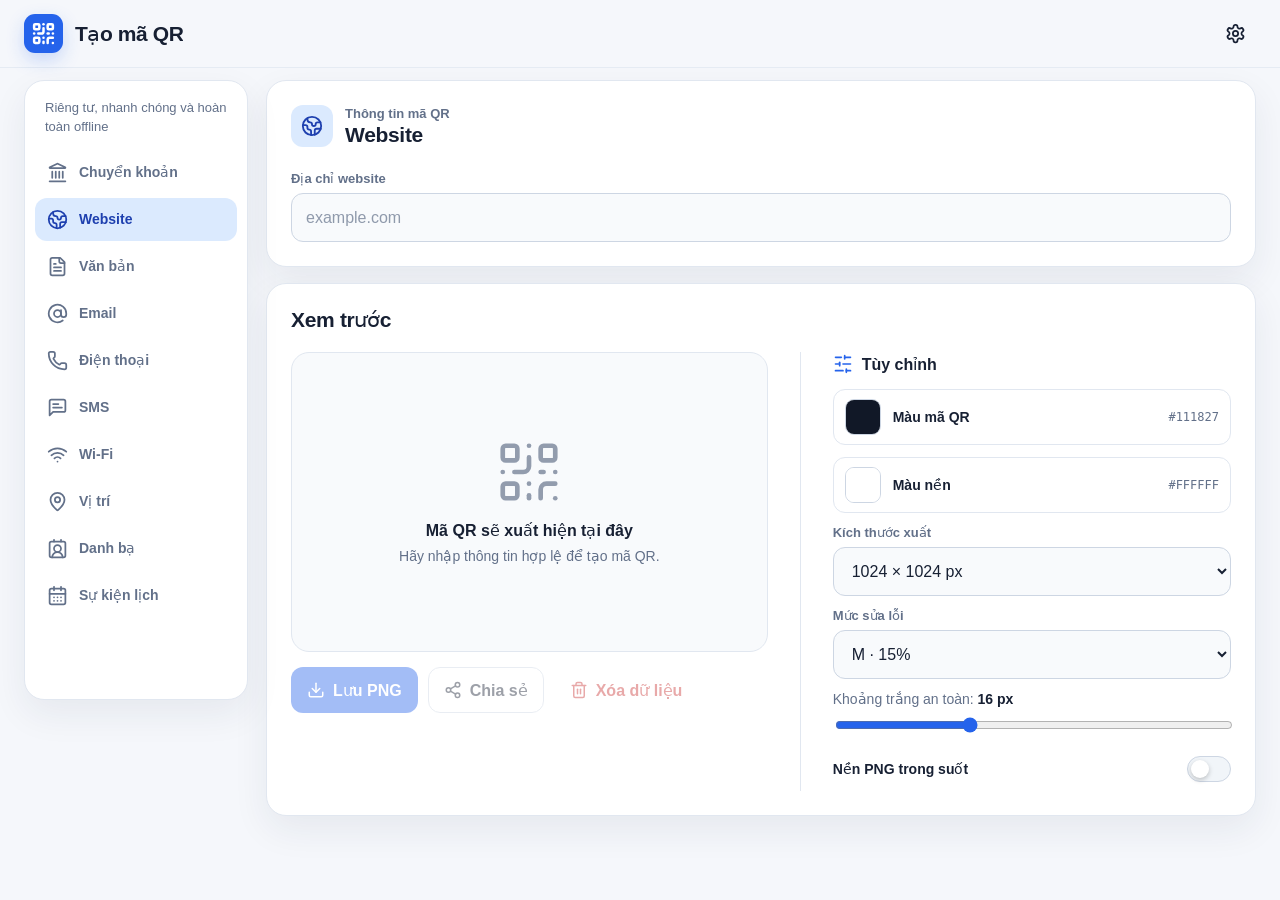
==== index.html @ 1be1132f "update tieng viet, R ngan hang" ====
<!doctype html>
<html lang="vi">
  <head>
    <meta charset="UTF-8" />
    <meta name="viewport" content="width=device-width, initial-scale=1.0, viewport-fit=cover" />
    <meta name="theme-color" content="#2563eb" />
    <link rel="icon" type="image/svg+xml" href="./favicon.svg?v=1" />
    <meta
      name="description"
      content="Tạo mã QR riêng tư, miễn phí và xử lý hoàn toàn trên thiết bị."
    />
    <title>Tạo mã QR</title>
    <script type="module" crossorigin src="./assets/index-BEkNq-K3.js"></script>
    <link rel="stylesheet" crossorigin href="./assets/index-cGs0vXji.css">
  </head>
  <body>
    <div id="root"></div>
  </body>
</html>
---- assets/index-cGs0vXji.css ----
:root{color-scheme:light;font-family:Inter,ui-sans-serif,-apple-system,BlinkMacSystemFont,Segoe UI,sans-serif;font-synthesis:none;text-rendering:optimizeLegibility;--primary: #2563eb;--primary-hover: #1d4ed8;--primary-soft: #dbeafe;--primary-soft-text: #1e40af;--background: #f5f7fb;--surface: #ffffff;--surface-muted: #f8fafc;--surface-low: #f1f5f9;--text: #172033;--text-muted: #627089;--border: #e1e7f0;--border-strong: #cdd6e3;--danger: #c93434;--danger-soft: #fee2e2;--warning: #8a4b09;--warning-soft: #fff1c9;--shadow: 0 14px 36px rgb(31 47 70 / 7%);--focus: 0 0 0 3px rgb(37 99 235 / 20%)}:root[data-theme=dark]{color-scheme:dark;--primary: #78a6ff;--primary-hover: #9abaff;--primary-soft: #172c53;--primary-soft-text: #bdd3ff;--background: #0b1220;--surface: #111a2c;--surface-muted: #0d1627;--surface-low: #182338;--text: #e6edf8;--text-muted: #a5b1c5;--border: #27334a;--border-strong: #394862;--danger: #ff8e8e;--danger-soft: #4a2028;--warning: #ffd38c;--warning-soft: #3d301d;--shadow: 0 18px 45px rgb(0 0 0 / 20%);--focus: 0 0 0 3px rgb(120 166 255 / 22%)}*{box-sizing:border-box}html{min-width:320px;background:var(--background)}body{min-width:320px;min-height:100vh;margin:0;background:var(--background);color:var(--text)}button,input,select,textarea{font:inherit}button{color:inherit}button,select,input[type=color],input[type=range],input[type=checkbox]{cursor:pointer}button:focus-visible,input:focus-visible,select:focus-visible,textarea:focus-visible{outline:none;box-shadow:var(--focus)}.app-shell{min-height:100vh}.top-bar{position:sticky;z-index:20;top:0;display:flex;min-height:calc(68px + env(safe-area-inset-top));align-items:center;justify-content:space-between;padding:env(safe-area-inset-top) max(24px,env(safe-area-inset-right)) 0 max(24px,env(safe-area-inset-left));border-bottom:1px solid color-mix(in srgb,var(--border) 75%,transparent);background:color-mix(in srgb,var(--background) 92%,transparent);backdrop-filter:blur(18px);-webkit-backdrop-filter:blur(18px)}.brand{display:flex;min-width:0;align-items:center;gap:12px}.brand__mark{display:grid;width:39px;height:39px;flex:0 0 auto;place-items:center;border-radius:11px;background:var(--primary);color:#fff;box-shadow:0 7px 18px #2563eb38}:root[data-theme=dark] .brand__mark{color:#071225}.brand h1{overflow:hidden;margin:0;font-size:21px;font-weight:800;letter-spacing:-.02em;text-overflow:ellipsis;white-space:nowrap}.icon-button{display:inline-grid;width:42px;height:42px;padding:0;place-items:center;border:0;border-radius:11px;background:transparent}.icon-button:hover{background:var(--surface-low)}.app-layout{display:grid;max-width:1520px;min-height:calc(100vh - 68px);margin:0 auto;grid-template-columns:224px minmax(0,1fr);gap:18px;padding:12px 24px 24px}.card{border:1px solid var(--border);border-radius:20px;background:var(--surface);box-shadow:var(--shadow)}.type-navigation{position:sticky;top:calc(80px + env(safe-area-inset-top));align-self:start;min-height:min(620px,calc(100vh - 104px - env(safe-area-inset-top)));padding:10px}.type-navigation__tagline{margin:8px 10px 14px;color:var(--text-muted);font-size:13px;line-height:1.45}.type-navigation nav{display:grid;gap:4px}.type-navigation__item{display:flex;width:100%;align-items:center;gap:11px;padding:11px 12px;border:0;border-radius:12px;background:transparent;color:var(--text-muted);font-size:14px;font-weight:600;text-align:left}.type-navigation__item:hover{background:var(--surface-low);color:var(--text)}.type-navigation__item.is-selected{background:var(--primary-soft);color:var(--primary-soft-text)}.app-content{display:grid;min-width:0;align-content:start;gap:16px}.field.mobile-type-select{display:none}.form-card,.preview-card{padding:24px}.card-heading{display:flex;align-items:center;gap:12px}.card-heading__icon{display:grid;width:42px;height:42px;flex:0 0 auto;place-items:center;border-radius:12px;background:var(--primary-soft);color:var(--primary-soft-text)}.card-heading__eyebrow{display:block;margin-bottom:2px;color:var(--text-muted);font-size:13px;font-weight:650}.card-heading h2,.preview-card h2{margin:0;font-size:21px;letter-spacing:-.015em}.form-card__fields{margin-top:24px}.field-stack{display:grid;gap:16px}.field-pair{display:grid;grid-template-columns:repeat(2,minmax(0,1fr));gap:16px}.field{display:grid;min-width:0;gap:7px}.field__label{color:var(--text-muted);font-size:13px;font-weight:650}.field input:not([type=color],[type=range],[type=checkbox]),.field select,.field textarea,.mobile-type-select select{width:100%;min-height:49px;padding:12px 14px;border:1px solid var(--border-strong);border-radius:12px;outline:0;background:var(--surface-muted);color:var(--text);transition:border-color .12s ease,box-shadow .12s ease}.field textarea{min-height:92px;resize:vertical;line-height:1.5}.field input::placeholder,.field textarea::placeholder{color:color-mix(in srgb,var(--text-muted) 70%,transparent)}.field input:hover,.field select:hover,.field textarea:hover{border-color:color-mix(in srgb,var(--primary) 45%,var(--border-strong))}.field input:focus,.field select:focus,.field textarea:focus{border-color:var(--primary)}.field__control{position:relative;display:flex;min-width:0}.field__control>input,.field__control>textarea{padding-right:48px!important}.field__suffix{position:absolute;top:50%;right:5px;display:grid;transform:translateY(-50%)}.field__icon-button{display:grid;width:38px;height:38px;padding:0;place-items:center;border:0;border-radius:9px;background:transparent;color:var(--text-muted)}.field__icon-button:hover{background:var(--surface-low)}.field__control--unit{align-items:center}.field__control--unit>input{padding-right:78px!important}.field__control--unit>span{position:absolute;right:14px;color:var(--text-muted);font-size:13px}.field--error input,.field--error select,.field--error textarea{border-color:var(--danger)!important}.field__error{color:var(--danger);font-size:12px;line-height:1.35}.character-count{display:block;margin-top:7px;color:var(--text-muted);font-size:12px;text-align:right}.form-note{display:flex;align-items:flex-start;gap:10px;padding:12px 14px;border:1px solid color-mix(in srgb,var(--primary) 25%,var(--border));border-radius:12px;background:var(--primary-soft);color:var(--primary-soft-text);font-size:12px;line-height:1.5}.form-note>svg{flex:0 0 auto;margin-top:1px}.form-note>span,.form-note strong{display:block}.form-note strong{margin-bottom:2px;font-size:13px}.switch-field{position:relative;display:flex;min-height:44px;align-items:center;justify-content:space-between;gap:14px;color:var(--text);font-size:14px;font-weight:600}.switch-field input{position:absolute;right:0;width:44px;height:26px;margin:0;opacity:0}.switch-field__track{position:relative;width:44px;height:26px;flex:0 0 auto;border:1px solid var(--border-strong);border-radius:99px;background:var(--surface-low);transition:background .15s ease}.switch-field__thumb{position:absolute;top:3px;left:3px;width:18px;height:18px;border-radius:50%;background:#fff;box-shadow:0 2px 5px #00000038;transition:transform .15s ease}.switch-field input:checked+.switch-field__track{border-color:var(--primary);background:var(--primary)}.switch-field input:checked+.switch-field__track .switch-field__thumb{transform:translate(18px)}.switch-field input:focus-visible+.switch-field__track{box-shadow:var(--focus)}.preview-card>h2{margin-bottom:20px}.preview-card__layout{display:grid;gap:24px}.preview-column,.customize-column{display:grid;min-width:0;align-content:start;gap:12px}.qr-stage{display:grid;min-height:300px;place-items:center;padding:12px;overflow:hidden;border:1px solid var(--border);border-radius:18px;background:var(--surface-muted)}.qr-stage--transparent{background-color:var(--surface-muted);background-image:linear-gradient(45deg,var(--surface-low) 25%,transparent 25%),linear-gradient(-45deg,var(--surface-low) 25%,transparent 25%),linear-gradient(45deg,transparent 75%,var(--surface-low) 75%),linear-gradient(-45deg,transparent 75%,var(--surface-low) 75%);background-position:0 0,0 8px,8px -8px,-8px 0;background-size:16px 16px}.qr-canvas{display:block;width:min(100%,300px);height:auto;border-radius:2px}.qr-empty{display:grid;max-width:360px;place-items:center;color:var(--text-muted);text-align:center}.qr-empty svg{margin-bottom:14px;opacity:.68}.qr-empty strong{color:var(--text);font-size:16px}.qr-empty p{margin:6px 0 0;font-size:14px;line-height:1.5}.qr-stage__error{max-width:320px;color:var(--danger);font-weight:650;text-align:center}.warning-banner{display:flex;align-items:flex-start;gap:10px;padding:11px 12px;border-radius:12px;background:var(--warning-soft);color:var(--warning);font-size:13px;line-height:1.45}.warning-banner svg{flex:0 0 auto}.encoded-data{display:flex;min-width:0;align-items:flex-start;justify-content:space-between;gap:8px;padding:11px 7px 11px 14px;border:1px solid var(--border);border-radius:14px;background:var(--surface-muted)}.encoded-data>span{min-width:0}.encoded-data__label{display:block;margin-bottom:5px;color:var(--text-muted);font-size:11px;font-weight:700;letter-spacing:.04em;text-transform:uppercase}.encoded-data code{display:block;max-height:90px;overflow:auto;color:var(--text);font-size:12px;line-height:1.45;overflow-wrap:anywhere;white-space:pre-wrap}.preview-actions{display:flex;flex-wrap:wrap;gap:10px;margin-top:3px}.button{display:inline-flex;min-height:46px;align-items:center;justify-content:center;gap:8px;padding:10px 15px;border:1px solid transparent;border-radius:12px;font-weight:700}.button:disabled{cursor:not-allowed;opacity:.42}.button--primary{background:var(--primary);color:#fff}:root[data-theme=dark] .button--primary{color:#071225}.button--primary:not(:disabled):hover{background:var(--primary-hover)}.button--secondary{border-color:var(--border-strong);background:var(--surface)}.button--secondary:not(:disabled):hover,.button--ghost:not(:disabled):hover{background:var(--surface-low)}.button--ghost{background:transparent}.button--danger{color:var(--danger)}.button--destructive{background:var(--danger);color:#fff}.customize-column{padding-top:7px;border-top:1px solid var(--border)}.customize-column h3{display:flex;align-items:center;gap:9px;margin:2px 0 3px;font-size:16px}.customize-column h3 svg{color:var(--primary)}.color-field{display:flex;min-height:55px;align-items:center;gap:12px;padding:9px 11px;border:1px solid var(--border);border-radius:12px}.color-field:hover{border-color:var(--border-strong)}.color-field input{width:36px;height:36px;padding:0;overflow:hidden;border:1px solid var(--border-strong);border-radius:9px;background:transparent}.color-field input::-webkit-color-swatch-wrapper{padding:0}.color-field input::-webkit-color-swatch{border:0}.color-field span{flex:1;font-size:14px;font-weight:600}.color-field code{color:var(--text-muted);font-size:12px}.range-field{display:grid;gap:8px;font-size:14px}.range-field>span{color:var(--text-muted)}.range-field strong{color:var(--text)}.range-field input{width:100%;accent-color:var(--primary)}.dialog-backdrop{position:fixed;z-index:100;top:0;right:0;bottom:0;left:0;display:grid;align-items:center;justify-items:center;padding:max(20px,env(safe-area-inset-top)) max(16px,env(safe-area-inset-right)) max(20px,env(safe-area-inset-bottom)) max(16px,env(safe-area-inset-left));background:#060d1994;backdrop-filter:blur(6px);-webkit-backdrop-filter:blur(6px)}.dialog{width:min(100%,500px);max-height:90vh;overflow:auto;border:1px solid var(--border);border-radius:20px;background:var(--surface);box-shadow:0 24px 70px #00000047}.dialog--compact{width:min(100%,430px)}.dialog__header{display:flex;align-items:center;justify-content:space-between;gap:12px;padding:20px 20px 10px 24px}.dialog__title-wrap{display:flex;align-items:center;gap:11px}.dialog__icon{display:grid;width:42px;height:42px;place-items:center;border-radius:12px;background:var(--primary-soft);color:var(--primary-soft-text)}.dialog h2{margin:0;font-size:20px}.dialog__body{padding:14px 24px 24px;color:var(--text-muted);line-height:1.55}.dialog__body>p{margin:0}.dialog__footer{display:flex;justify-content:flex-end;gap:10px;padding:14px 24px 20px;border-top:1px solid var(--border)}.settings-fields{display:grid;gap:20px}.privacy-row{display:grid;width:100%;align-items:center;gap:12px;padding:12px 8px;border:0;border-radius:12px;grid-template-columns:auto minmax(0,1fr) auto;background:transparent;text-align:left}.privacy-row:hover{background:var(--surface-low)}.privacy-row__icon{display:grid;width:40px;height:40px;place-items:center;border-radius:11px;background:var(--primary-soft);color:var(--primary-soft-text)}.privacy-row strong,.privacy-row small{display:block}.privacy-row strong{color:var(--text);font-size:14px}.privacy-row small{margin-top:3px;color:var(--text-muted);font-size:12px}.privacy-message{color:var(--text-muted)}.toast{position:fixed;z-index:200;right:max(22px,env(safe-area-inset-right));bottom:max(22px,env(safe-area-inset-bottom));max-width:min(420px,calc(100vw - 32px));padding:13px 16px;border:1px solid var(--border);border-radius:12px;background:var(--text);color:var(--surface);box-shadow:0 16px 38px #0000003d;font-size:14px;font-weight:650}.toast--error{border-color:color-mix(in srgb,var(--danger) 60%,transparent);background:var(--danger);color:#fff}@media(min-width:1180px){.preview-card__layout{grid-template-columns:minmax(360px,1.05fr) minmax(300px,.95fr);gap:32px}.customize-column{padding:0 0 0 32px;border-top:0;border-left:1px solid var(--border)}}@media(max-width:1000px)and (min-width:760px){.app-layout{grid-template-columns:190px minmax(0,1fr);gap:12px;padding-right:14px;padding-left:14px}}@media(max-width:759px){.top-bar{min-height:calc(62px + env(safe-area-inset-top));padding-right:max(16px,env(safe-area-inset-right));padding-left:max(16px,env(safe-area-inset-left))}.brand h1{font-size:19px}.brand__mark{width:36px;height:36px}.app-layout{display:block;min-height:0;padding:8px max(16px,env(safe-area-inset-right)) max(24px,env(safe-area-inset-bottom)) max(16px,env(safe-area-inset-left))}.type-navigation{display:none}.app-content{gap:14px}.field.mobile-type-select{display:grid}.mobile-type-select__control{position:relative;display:flex;align-items:center}.mobile-type-select__control>svg{display:none}.mobile-type-select select{padding-left:14px;border:1px solid var(--border-strong);background:var(--surface);color:var(--text);font-weight:650}.form-card,.preview-card{padding:19px;border-radius:18px}.form-card__fields{margin-top:20px}.field-pair{grid-template-columns:1fr}.qr-stage{min-height:min(300px,calc(100vw - 72px))}.preview-actions{display:grid;grid-template-columns:repeat(2,minmax(0,1fr))}.preview-actions .button--danger{grid-column:1 / -1}.toast{right:16px;bottom:max(16px,env(safe-area-inset-bottom));left:16px;max-width:none;text-align:center}}@media(max-width:390px){.form-card,.preview-card{padding:16px}.preview-actions{grid-template-columns:1fr}.preview-actions .button--danger{grid-column:auto}.color-field code{display:none}}@media(max-height:700px)and (min-width:760px){.qr-stage{min-height:220px}.qr-canvas{width:min(100%,220px)}}@media(prefers-reduced-motion:reduce){*,*:before,*:after{scroll-behavior:auto!important;transition-duration:.01ms!important;animation-duration:.01ms!important;animation-iteration-count:1!important}}
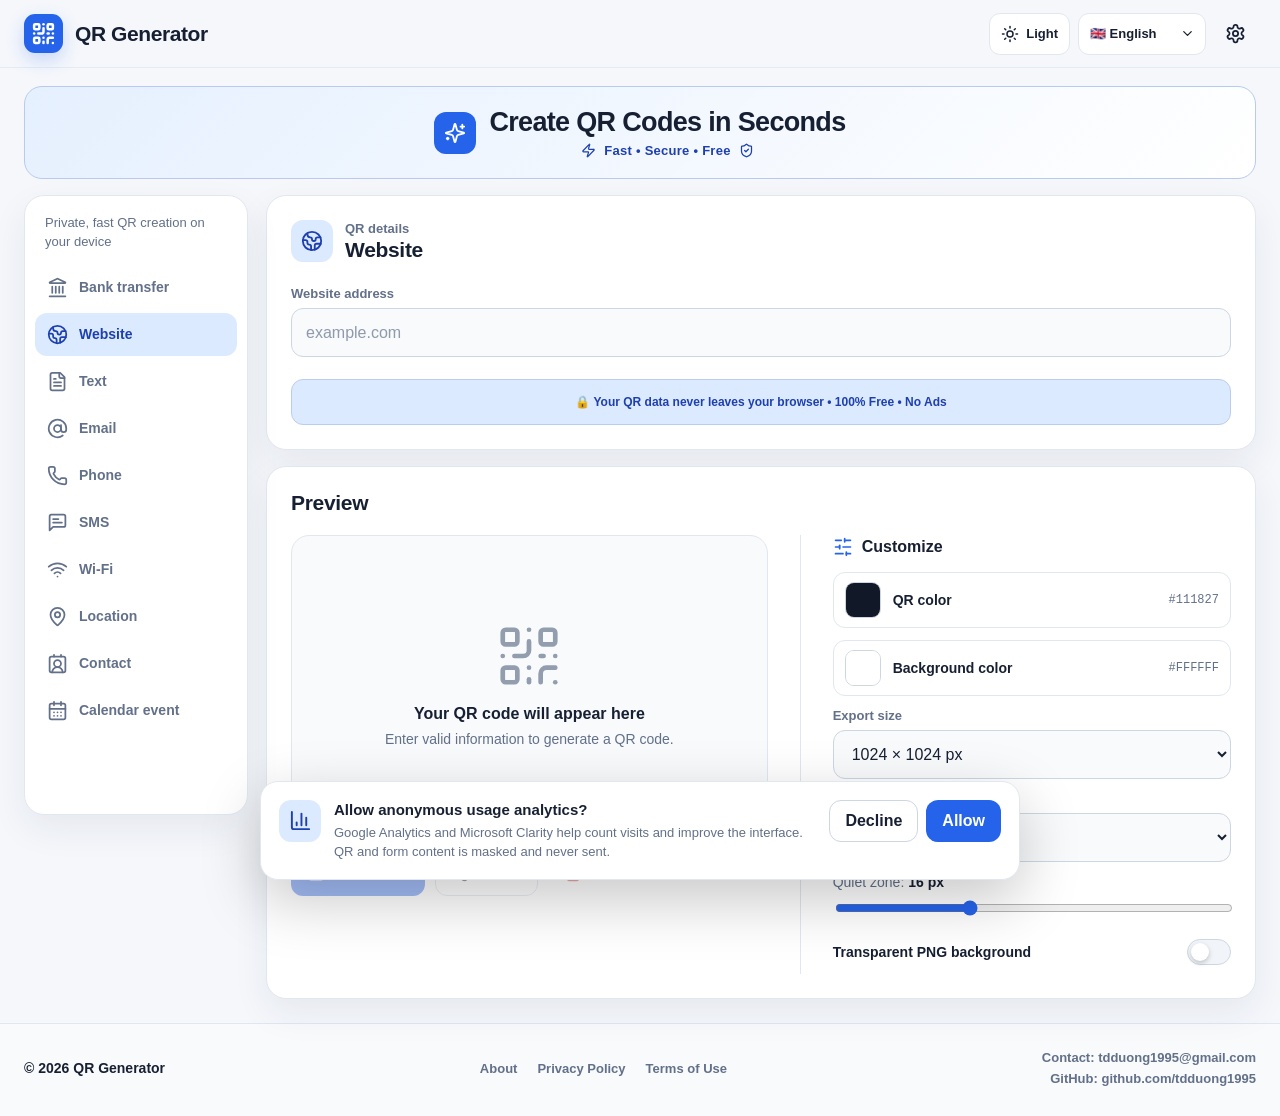
==== commit 8142f921: "update about, privacy, terrms" ====
--- a/index.html
+++ b/index.html
@@ -10,8 +10,8 @@
       content="Tạo mã QR riêng tư, miễn phí và xử lý hoàn toàn trên thiết bị."
     />
     <title>Tạo mã QR</title>
-    <script type="module" crossorigin src="./assets/index-BEkNq-K3.js"></script>
-    <link rel="stylesheet" crossorigin href="./assets/index-cGs0vXji.css">
+    <script type="module" crossorigin src="./assets/index-DMwIIj3j.js"></script>
+    <link rel="stylesheet" crossorigin href="./assets/index-DyiMoGvB.css">
   </head>
   <body>
     <div id="root"></div>
--- a/assets/index-DyiMoGvB.css
+++ b/assets/index-DyiMoGvB.css
@@ -0,0 +1 @@
+:root{color-scheme:light;font-family:Inter,ui-sans-serif,-apple-system,BlinkMacSystemFont,Segoe UI,sans-serif;font-synthesis:none;text-rendering:optimizeLegibility;--primary: #2563eb;--primary-hover: #1d4ed8;--primary-soft: #dbeafe;--primary-soft-text: #1e40af;--background: #f5f7fb;--surface: #ffffff;--surface-muted: #f8fafc;--surface-low: #f1f5f9;--text: #172033;--text-muted: #627089;--border: #e1e7f0;--border-strong: #cdd6e3;--danger: #c93434;--danger-soft: #fee2e2;--warning: #8a4b09;--warning-soft: #fff1c9;--shadow: 0 14px 36px rgb(31 47 70 / 7%);--focus: 0 0 0 3px rgb(37 99 235 / 20%)}:root[data-theme=dark]{color-scheme:dark;--primary: #78a6ff;--primary-hover: #9abaff;--primary-soft: #172c53;--primary-soft-text: #bdd3ff;--background: #0b1220;--surface: #111a2c;--surface-muted: #0d1627;--surface-low: #182338;--text: #e6edf8;--text-muted: #a5b1c5;--border: #27334a;--border-strong: #394862;--danger: #ff8e8e;--danger-soft: #4a2028;--warning: #ffd38c;--warning-soft: #3d301d;--shadow: 0 18px 45px rgb(0 0 0 / 20%);--focus: 0 0 0 3px rgb(120 166 255 / 22%)}*{box-sizing:border-box}html{min-width:320px;background:var(--background)}body{min-width:320px;min-height:100vh;margin:0;background:var(--background);color:var(--text)}button,input,select,textarea{font:inherit}button{color:inherit}button,select,input[type=color],input[type=range],input[type=checkbox]{cursor:pointer}button:focus-visible,input:focus-visible,select:focus-visible,textarea:focus-visible{outline:none;box-shadow:var(--focus)}.app-shell{min-height:100vh}.top-bar{position:sticky;z-index:20;top:0;display:flex;min-height:calc(68px + env(safe-area-inset-top));align-items:center;justify-content:space-between;padding:env(safe-area-inset-top) max(24px,env(safe-area-inset-right)) 0 max(24px,env(safe-area-inset-left));border-bottom:1px solid color-mix(in srgb,var(--border) 75%,transparent);background:color-mix(in srgb,var(--background) 92%,transparent);backdrop-filter:blur(18px);-webkit-backdrop-filter:blur(18px)}.brand{display:flex;min-width:0;align-items:center;gap:12px;color:var(--text);text-decoration:none}.brand__mark{display:grid;width:39px;height:39px;flex:0 0 auto;place-items:center;border-radius:11px;background:var(--primary);color:#fff;box-shadow:0 7px 18px #2563eb38}:root[data-theme=dark] .brand__mark{color:#071225}.brand h1{overflow:hidden;margin:0;font-size:21px;font-weight:800;letter-spacing:-.02em;text-overflow:ellipsis;white-space:nowrap}.icon-button{display:inline-grid;width:42px;height:42px;padding:0;place-items:center;border:0;border-radius:11px;background:transparent}.icon-button:hover{background:var(--surface-low)}.top-bar__controls{display:flex;min-width:0;align-items:center;gap:8px}.top-bar__theme,.top-bar__language{min-height:42px;border:1px solid var(--border);border-radius:11px;background:var(--surface);color:var(--text)}.top-bar__theme{display:inline-flex;align-items:center;gap:7px;padding:0 11px;font-size:13px;font-weight:700}.top-bar__theme:hover,.top-bar__language:hover{border-color:var(--border-strong);background:var(--surface-low)}.top-bar__language{position:relative;display:flex;align-items:center}.top-bar__language select{min-height:40px;padding:0 32px 0 11px;border:0;outline:0;-webkit-appearance:none;-moz-appearance:none;appearance:none;background:transparent;color:var(--text);font-size:13px;font-weight:700}.top-bar__language>svg{position:absolute;right:10px;pointer-events:none}.visually-hidden{position:absolute!important;width:1px!important;height:1px!important;padding:0!important;overflow:hidden!important;clip:rect(0,0,0,0)!important;border:0!important;margin:-1px!important;white-space:nowrap!important}.marketing-hero{display:flex;width:min(1472px,calc(100% - 48px));max-width:1472px;align-items:center;justify-content:center;gap:13px;margin:18px auto 4px;padding:20px 24px;border:1px solid color-mix(in srgb,var(--primary) 22%,var(--border));border-radius:18px;background:linear-gradient(135deg,color-mix(in srgb,var(--primary-soft) 72%,var(--surface)),var(--surface));text-align:center}.marketing-hero__icon{display:grid;width:42px;height:42px;flex:0 0 auto;place-items:center;border-radius:12px;background:var(--primary);color:#fff}:root[data-theme=dark] .marketing-hero__icon{color:#071225}.marketing-hero h2{margin:0;font-size:clamp(19px,2.2vw,27px);letter-spacing:-.025em}.marketing-hero p{display:flex;align-items:center;justify-content:center;gap:8px;margin:5px 0 0;color:var(--primary-soft-text);font-size:13px;font-weight:750;letter-spacing:.02em}.app-layout{display:grid;max-width:1520px;min-height:calc(100vh - 68px);margin:0 auto;grid-template-columns:224px minmax(0,1fr);gap:18px;padding:12px 24px 24px}.card{border:1px solid var(--border);border-radius:20px;background:var(--surface);box-shadow:var(--shadow)}.type-navigation{position:sticky;top:calc(80px + env(safe-area-inset-top));align-self:start;min-height:min(620px,calc(100vh - 104px - env(safe-area-inset-top)));padding:10px}.type-navigation__tagline{margin:8px 10px 14px;color:var(--text-muted);font-size:13px;line-height:1.45}.type-navigation nav{display:grid;gap:4px}.type-navigation__item{display:flex;width:100%;align-items:center;gap:11px;padding:11px 12px;border:0;border-radius:12px;background:transparent;color:var(--text-muted);font-size:14px;font-weight:600;text-align:left}.type-navigation__item:hover{background:var(--surface-low);color:var(--text)}.type-navigation__item.is-selected{background:var(--primary-soft);color:var(--primary-soft-text)}.app-content{display:grid;min-width:0;align-content:start;gap:16px}.field.mobile-type-select{display:none}.form-card,.preview-card{padding:24px}.card-heading{display:flex;align-items:center;gap:12px}.card-heading__icon{display:grid;width:42px;height:42px;flex:0 0 auto;place-items:center;border-radius:12px;background:var(--primary-soft);color:var(--primary-soft-text)}.card-heading__eyebrow{display:block;margin-bottom:2px;color:var(--text-muted);font-size:13px;font-weight:650}.card-heading h2,.preview-card h2{margin:0;font-size:21px;letter-spacing:-.015em}.form-card__fields{margin-top:24px}.form-card__trust{margin:22px 0 0;padding:13px 15px;border:1px solid color-mix(in srgb,var(--primary) 20%,var(--border));border-radius:12px;background:var(--primary-soft);color:var(--primary-soft-text);font-size:12px;font-weight:650;line-height:1.5;text-align:center}.field-stack{display:grid;gap:16px}.field-pair{display:grid;grid-template-columns:repeat(2,minmax(0,1fr));gap:16px}.field{display:grid;min-width:0;gap:7px}.field__label{color:var(--text-muted);font-size:13px;font-weight:650}.field input:not([type=color],[type=range],[type=checkbox]),.field select,.field textarea,.mobile-type-select select{width:100%;min-height:49px;padding:12px 14px;border:1px solid var(--border-strong);border-radius:12px;outline:0;background:var(--surface-muted);color:var(--text);transition:border-color .12s ease,box-shadow .12s ease}.field textarea{min-height:92px;resize:vertical;line-height:1.5}.field input::placeholder,.field textarea::placeholder{color:color-mix(in srgb,var(--text-muted) 70%,transparent)}.field input:hover,.field select:hover,.field textarea:hover{border-color:color-mix(in srgb,var(--primary) 45%,var(--border-strong))}.field input:focus,.field select:focus,.field textarea:focus{border-color:var(--primary)}.field__control{position:relative;display:flex;min-width:0}.field__control>input,.field__control>textarea{padding-right:48px!important}.field__suffix{position:absolute;top:50%;right:5px;display:grid;transform:translateY(-50%)}.field__icon-button{display:grid;width:38px;height:38px;padding:0;place-items:center;border:0;border-radius:9px;background:transparent;color:var(--text-muted)}.field__icon-button:hover{background:var(--surface-low)}.field__control--unit{align-items:center}.field__control--unit>input{padding-right:78px!important}.field__control--unit>span{position:absolute;right:14px;color:var(--text-muted);font-size:13px}.field--error input,.field--error select,.field--error textarea{border-color:var(--danger)!important}.field__error{color:var(--danger);font-size:12px;line-height:1.35}.field__help{color:var(--text-muted);font-size:12px;line-height:1.4}.character-count{display:block;margin-top:7px;color:var(--text-muted);font-size:12px;text-align:right}.form-note{display:flex;align-items:flex-start;gap:10px;padding:12px 14px;border:1px solid color-mix(in srgb,var(--primary) 25%,var(--border));border-radius:12px;background:var(--primary-soft);color:var(--primary-soft-text);font-size:12px;line-height:1.5}.form-note>svg{flex:0 0 auto;margin-top:1px}.form-note>span,.form-note strong{display:block}.form-note strong{margin-bottom:2px;font-size:13px}.switch-field{position:relative;display:flex;min-height:44px;align-items:center;justify-content:space-between;gap:14px;color:var(--text);font-size:14px;font-weight:600}.switch-field input{position:absolute;right:0;width:44px;height:26px;margin:0;opacity:0}.switch-field__track{position:relative;width:44px;height:26px;flex:0 0 auto;border:1px solid var(--border-strong);border-radius:99px;background:var(--surface-low);transition:background .15s ease}.switch-field__thumb{position:absolute;top:3px;left:3px;width:18px;height:18px;border-radius:50%;background:#fff;box-shadow:0 2px 5px #00000038;transition:transform .15s ease}.switch-field input:checked+.switch-field__track{border-color:var(--primary);background:var(--primary)}.switch-field input:checked+.switch-field__track .switch-field__thumb{transform:translate(18px)}.switch-field input:focus-visible+.switch-field__track{box-shadow:var(--focus)}.preview-card>h2{margin-bottom:20px}.preview-card__layout{display:grid;gap:24px}.preview-column,.customize-column{display:grid;min-width:0;align-content:start;gap:12px}.qr-stage{display:grid;min-height:300px;place-items:center;padding:12px;overflow:hidden;border:1px solid var(--border);border-radius:18px;background:var(--surface-muted)}.qr-stage--transparent{background-color:var(--surface-muted);background-image:linear-gradient(45deg,var(--surface-low) 25%,transparent 25%),linear-gradient(-45deg,var(--surface-low) 25%,transparent 25%),linear-gradient(45deg,transparent 75%,var(--surface-low) 75%),linear-gradient(-45deg,transparent 75%,var(--surface-low) 75%);background-position:0 0,0 8px,8px -8px,-8px 0;background-size:16px 16px}.qr-canvas{display:block;width:min(100%,300px);height:auto;border-radius:2px}.qr-empty{display:grid;max-width:360px;place-items:center;color:var(--text-muted);text-align:center}.qr-empty svg{margin-bottom:14px;opacity:.68}.qr-empty strong{color:var(--text);font-size:16px}.qr-empty p{margin:6px 0 0;font-size:14px;line-height:1.5}.qr-stage__error{max-width:320px;color:var(--danger);font-weight:650;text-align:center}.warning-banner{display:flex;align-items:flex-start;gap:10px;padding:11px 12px;border-radius:12px;background:var(--warning-soft);color:var(--warning);font-size:13px;line-height:1.45}.warning-banner svg{flex:0 0 auto}.encoded-data{display:flex;min-width:0;align-items:flex-start;justify-content:space-between;gap:8px;padding:11px 7px 11px 14px;border:1px solid var(--border);border-radius:14px;background:var(--surface-muted)}.encoded-data>span{min-width:0}.encoded-data__label{display:block;margin-bottom:5px;color:var(--text-muted);font-size:11px;font-weight:700;letter-spacing:.04em;text-transform:uppercase}.encoded-data code{display:block;max-height:90px;overflow:auto;color:var(--text);font-size:12px;line-height:1.45;overflow-wrap:anywhere;white-space:pre-wrap}.preview-actions{display:flex;flex-wrap:wrap;gap:10px;margin-top:3px}.button{display:inline-flex;min-height:46px;align-items:center;justify-content:center;gap:8px;padding:10px 15px;border:1px solid transparent;border-radius:12px;font-weight:700}.button:disabled{cursor:not-allowed;opacity:.42}.button--primary{background:var(--primary);color:#fff}:root[data-theme=dark] .button--primary{color:#071225}.button--primary:not(:disabled):hover{background:var(--primary-hover)}.button--secondary{border-color:var(--border-strong);background:var(--surface)}.button--secondary:not(:disabled):hover,.button--ghost:not(:disabled):hover{background:var(--surface-low)}.button--ghost{background:transparent}.button--danger{color:var(--danger)}.button--destructive{background:var(--danger);color:#fff}.customize-column{padding-top:7px;border-top:1px solid var(--border)}.customize-column h3{display:flex;align-items:center;gap:9px;margin:2px 0 3px;font-size:16px}.customize-column h3 svg{color:var(--primary)}.color-field{display:flex;min-height:55px;align-items:center;gap:12px;padding:9px 11px;border:1px solid var(--border);border-radius:12px}.color-field:hover{border-color:var(--border-strong)}.color-field input{width:36px;height:36px;padding:0;overflow:hidden;border:1px solid var(--border-strong);border-radius:9px;background:transparent}.color-field input::-webkit-color-swatch-wrapper{padding:0}.color-field input::-webkit-color-swatch{border:0}.color-field span{flex:1;font-size:14px;font-weight:600}.color-field code{color:var(--text-muted);font-size:12px}.range-field{display:grid;gap:8px;font-size:14px}.range-field>span{color:var(--text-muted)}.range-field strong{color:var(--text)}.range-field input{width:100%;accent-color:var(--primary)}.dialog-backdrop{position:fixed;z-index:100;top:0;right:0;bottom:0;left:0;display:grid;align-items:center;justify-items:center;padding:max(20px,env(safe-area-inset-top)) max(16px,env(safe-area-inset-right)) max(20px,env(safe-area-inset-bottom)) max(16px,env(safe-area-inset-left));background:#060d1994;backdrop-filter:blur(6px);-webkit-backdrop-filter:blur(6px)}.dialog{width:min(100%,500px);max-height:90vh;overflow:auto;border:1px solid var(--border);border-radius:20px;background:var(--surface);box-shadow:0 24px 70px #00000047}.dialog--compact{width:min(100%,430px)}.dialog__header{display:flex;align-items:center;justify-content:space-between;gap:12px;padding:20px 20px 10px 24px}.dialog__title-wrap{display:flex;align-items:center;gap:11px}.dialog__icon{display:grid;width:42px;height:42px;place-items:center;border-radius:12px;background:var(--primary-soft);color:var(--primary-soft-text)}.dialog h2{margin:0;font-size:20px}.dialog__body{padding:14px 24px 24px;color:var(--text-muted);line-height:1.55}.dialog__body>p{margin:0}.dialog__footer{display:flex;justify-content:flex-end;gap:10px;padding:14px 24px 20px;border-top:1px solid var(--border)}.settings-fields{display:grid;gap:20px}.privacy-row{display:grid;width:100%;align-items:center;gap:12px;padding:12px 8px;border:0;border-radius:12px;grid-template-columns:auto minmax(0,1fr) auto;background:transparent;text-align:left}.privacy-row:hover{background:var(--surface-low)}.privacy-row__icon{display:grid;width:40px;height:40px;place-items:center;border-radius:11px;background:var(--primary-soft);color:var(--primary-soft-text)}.privacy-row strong,.privacy-row small{display:block}.privacy-row strong{color:var(--text);font-size:14px}.privacy-row small{margin-top:3px;color:var(--text-muted);font-size:12px}.privacy-message{color:var(--text-muted)}.analytics-consent{position:fixed;z-index:160;right:max(20px,env(safe-area-inset-right));bottom:max(20px,env(safe-area-inset-bottom));left:max(20px,env(safe-area-inset-left));display:grid;width:min(760px,calc(100vw - 40px));margin:0 auto;align-items:start;gap:13px;padding:18px;border:1px solid var(--border);border-radius:18px;grid-template-columns:auto minmax(0,1fr) auto;background:var(--surface);box-shadow:0 20px 60px #00000038}.analytics-consent__icon{display:grid;width:42px;height:42px;place-items:center;border-radius:12px;background:var(--primary-soft);color:var(--primary-soft-text)}.analytics-consent__content strong{display:block;margin-top:1px;font-size:15px}.analytics-consent__content p{margin:5px 0 0;color:var(--text-muted);font-size:13px;line-height:1.48}.analytics-consent__actions{display:flex;gap:8px}.analytics-consent__actions .button{min-height:42px;white-space:nowrap}.information-page{width:100%;max-width:980px;min-height:calc(100vh - 260px);margin:0 auto;padding:28px 24px 46px}.information-page__card{padding:clamp(24px,5vw,52px)}.information-page__back{display:inline-flex;align-items:center;gap:7px;margin-bottom:28px;color:var(--primary);font-size:14px;font-weight:750;text-decoration:none}.information-page__back:hover{text-decoration:underline}.information-page h1{margin:0;font-size:clamp(28px,5vw,42px);letter-spacing:-.035em}.information-page h2{margin:32px 0 12px;font-size:20px;letter-spacing:-.015em}.information-page p,.information-page li{color:var(--text-muted);font-size:15px;line-height:1.72}.information-page p{margin:12px 0}.information-page ul{display:grid;gap:8px;margin:12px 0;padding-left:24px}.information-page a{color:var(--primary)}.information-page__lead{max-width:760px;color:var(--text)!important;font-size:17px!important}.information-page__updated{margin-top:7px!important;font-size:13px!important;font-weight:650}.information-page__feature-list{padding:0!important;grid-template-columns:repeat(2,minmax(0,1fr));list-style:none}.information-page__feature-list li{display:flex;align-items:center;gap:9px;padding:11px 13px;border:1px solid var(--border);border-radius:11px;background:var(--surface-muted);color:var(--text);font-weight:650}.information-page__feature-list svg{flex:0 0 auto;color:var(--primary)}.site-footer{padding:26px max(24px,env(safe-area-inset-right)) max(30px,env(safe-area-inset-bottom)) max(24px,env(safe-area-inset-left));border-top:1px solid var(--border);background:var(--surface-muted)}.site-footer__inner{display:grid;max-width:1472px;align-items:center;gap:16px 28px;margin:0 auto;grid-template-columns:auto minmax(0,1fr) auto}.site-footer strong{font-size:14px}.site-footer nav{display:flex;flex-wrap:wrap;justify-content:center;gap:9px 20px}.site-footer a{color:var(--text-muted);font-size:13px;font-weight:650;text-decoration:none}.site-footer a:hover{color:var(--primary);text-decoration:underline}.site-footer__contact{display:grid;justify-items:end;gap:6px}.toast{position:fixed;z-index:200;right:max(22px,env(safe-area-inset-right));bottom:max(22px,env(safe-area-inset-bottom));max-width:min(420px,calc(100vw - 32px));padding:13px 16px;border:1px solid var(--border);border-radius:12px;background:var(--text);color:var(--surface);box-shadow:0 16px 38px #0000003d;font-size:14px;font-weight:650}.toast--error{border-color:color-mix(in srgb,var(--danger) 60%,transparent);background:var(--danger);color:#fff}@media(min-width:1180px){.preview-card__layout{grid-template-columns:minmax(360px,1.05fr) minmax(300px,.95fr);gap:32px}.customize-column{padding:0 0 0 32px;border-top:0;border-left:1px solid var(--border)}}@media(max-width:1000px)and (min-width:760px){.marketing-hero{width:auto;margin-right:14px;margin-left:14px}.app-layout{grid-template-columns:190px minmax(0,1fr);gap:12px;padding-right:14px;padding-left:14px}}@media(max-width:759px){.top-bar{min-height:calc(62px + env(safe-area-inset-top));padding-right:max(16px,env(safe-area-inset-right));padding-left:max(16px,env(safe-area-inset-left))}.brand h1{font-size:19px}.brand__mark{width:36px;height:36px}.app-layout{display:block;min-height:0;padding:8px max(16px,env(safe-area-inset-right)) max(24px,env(safe-area-inset-bottom)) max(16px,env(safe-area-inset-left))}.marketing-hero{width:auto;justify-content:flex-start;margin:12px 16px 6px;padding:16px;text-align:left}.marketing-hero p{justify-content:flex-start}.type-navigation{display:none}.app-content{gap:14px}.analytics-consent{right:max(12px,env(safe-area-inset-right));bottom:max(12px,env(safe-area-inset-bottom));left:max(12px,env(safe-area-inset-left));width:auto;padding:16px;grid-template-columns:auto minmax(0,1fr)}.analytics-consent__actions{grid-column:1 / -1}.analytics-consent__actions .button{flex:1}.information-page{min-height:calc(100vh - 240px);padding:18px 16px 34px}.information-page__card{padding:24px 20px}.information-page__feature-list{grid-template-columns:1fr}.site-footer{padding-right:16px;padding-left:16px}.site-footer__inner{justify-items:center;grid-template-columns:1fr;text-align:center}.site-footer__contact{justify-items:center}.field.mobile-type-select{display:grid}.mobile-type-select__control{position:relative;display:flex;align-items:center}.mobile-type-select__control>svg{display:none}.mobile-type-select select{padding-left:14px;border:1px solid var(--border-strong);background:var(--surface);color:var(--text);font-weight:650}.form-card,.preview-card{padding:19px;border-radius:18px}.form-card__fields{margin-top:20px}.field-pair{grid-template-columns:1fr}.qr-stage{min-height:min(300px,calc(100vw - 72px))}.preview-actions{display:grid;grid-template-columns:repeat(2,minmax(0,1fr))}.preview-actions .button--danger{grid-column:1 / -1}.toast{right:16px;bottom:max(16px,env(safe-area-inset-bottom));left:16px;max-width:none;text-align:center}}@media(max-width:520px){.brand h1,.top-bar__theme span{display:none}.top-bar__theme{width:42px;padding:0;justify-content:center}.top-bar__controls{gap:6px}.top-bar__language select{max-width:122px;padding-right:28px;padding-left:9px}}@media(max-width:390px){.form-card,.preview-card{padding:16px}.preview-actions{grid-template-columns:1fr}.preview-actions .button--danger{grid-column:auto}.color-field code{display:none}}@media(max-height:700px)and (min-width:760px){.qr-stage{min-height:220px}.qr-canvas{width:min(100%,220px)}}@media(prefers-reduced-motion:reduce){*,*:before,*:after{scroll-behavior:auto!important;transition-duration:.01ms!important;animation-duration:.01ms!important;animation-iteration-count:1!important}}
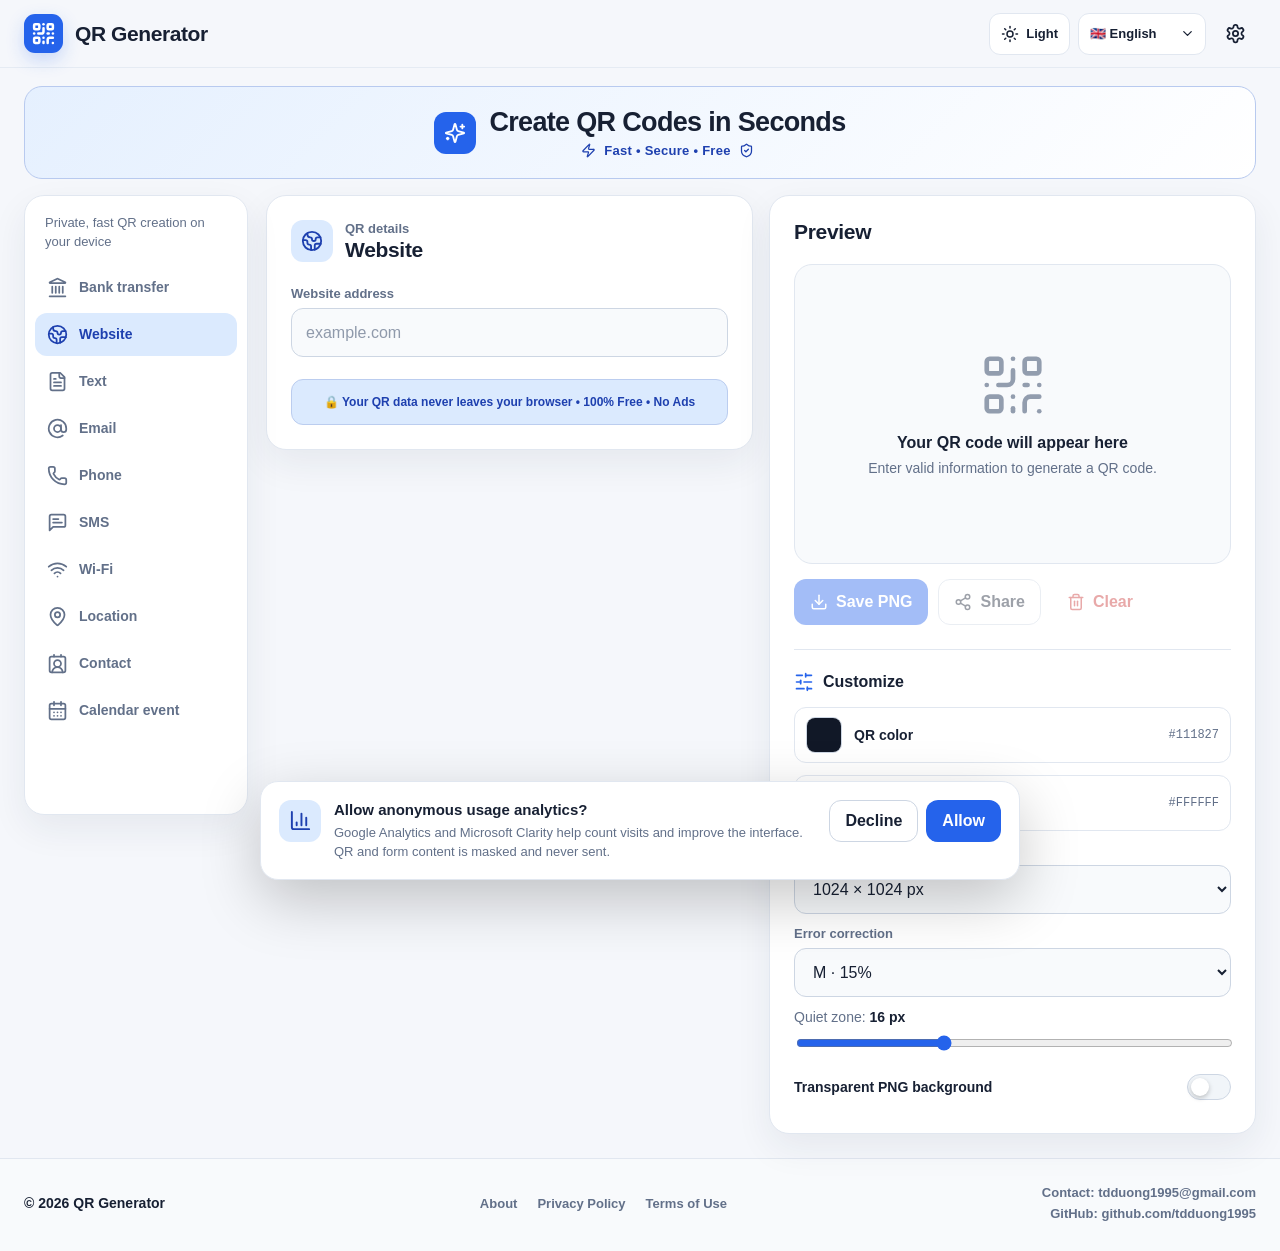
==== commit 4ba30a45: "update giao dien web" ====
--- a/index.html
+++ b/index.html
@@ -10,8 +10,8 @@
       content="Tạo mã QR riêng tư, miễn phí và xử lý hoàn toàn trên thiết bị."
     />
     <title>Tạo mã QR</title>
-    <script type="module" crossorigin src="./assets/index-DMwIIj3j.js"></script>
-    <link rel="stylesheet" crossorigin href="./assets/index-DyiMoGvB.css">
+    <script type="module" crossorigin src="./assets/index-DbJ3PQIy.js"></script>
+    <link rel="stylesheet" crossorigin href="./assets/index-DTyz6hAw.css">
   </head>
   <body>
     <div id="root"></div>
--- a/assets/index-DTyz6hAw.css
+++ b/assets/index-DTyz6hAw.css
@@ -0,0 +1 @@
+:root{color-scheme:light;font-family:Inter,ui-sans-serif,-apple-system,BlinkMacSystemFont,Segoe UI,sans-serif;font-synthesis:none;text-rendering:optimizeLegibility;--primary: #2563eb;--primary-hover: #1d4ed8;--primary-soft: #dbeafe;--primary-soft-text: #1e40af;--background: #f5f7fb;--surface: #ffffff;--surface-muted: #f8fafc;--surface-low: #f1f5f9;--text: #172033;--text-muted: #627089;--border: #e1e7f0;--border-strong: #cdd6e3;--danger: #c93434;--danger-soft: #fee2e2;--warning: #8a4b09;--warning-soft: #fff1c9;--shadow: 0 14px 36px rgb(31 47 70 / 7%);--focus: 0 0 0 3px rgb(37 99 235 / 20%)}:root[data-theme=dark]{color-scheme:dark;--primary: #78a6ff;--primary-hover: #9abaff;--primary-soft: #172c53;--primary-soft-text: #bdd3ff;--background: #0b1220;--surface: #111a2c;--surface-muted: #0d1627;--surface-low: #182338;--text: #e6edf8;--text-muted: #a5b1c5;--border: #27334a;--border-strong: #394862;--danger: #ff8e8e;--danger-soft: #4a2028;--warning: #ffd38c;--warning-soft: #3d301d;--shadow: 0 18px 45px rgb(0 0 0 / 20%);--focus: 0 0 0 3px rgb(120 166 255 / 22%)}*{box-sizing:border-box}html{min-width:320px;background:var(--background)}body{min-width:320px;min-height:100vh;margin:0;background:var(--background);color:var(--text)}button,input,select,textarea{font:inherit}button{color:inherit}button,select,input[type=color],input[type=range],input[type=checkbox]{cursor:pointer}button:focus-visible,input:focus-visible,select:focus-visible,textarea:focus-visible{outline:none;box-shadow:var(--focus)}.app-shell{min-height:100vh}.top-bar{position:sticky;z-index:20;top:0;display:flex;min-height:calc(68px + env(safe-area-inset-top));align-items:center;justify-content:space-between;padding:env(safe-area-inset-top) max(24px,env(safe-area-inset-right)) 0 max(24px,env(safe-area-inset-left));border-bottom:1px solid color-mix(in srgb,var(--border) 75%,transparent);background:color-mix(in srgb,var(--background) 92%,transparent);backdrop-filter:blur(18px);-webkit-backdrop-filter:blur(18px)}.brand{display:flex;min-width:0;align-items:center;gap:12px;color:var(--text);text-decoration:none}.brand__mark{display:grid;width:39px;height:39px;flex:0 0 auto;place-items:center;border-radius:11px;background:var(--primary);color:#fff;box-shadow:0 7px 18px #2563eb38}:root[data-theme=dark] .brand__mark{color:#071225}.brand h1{overflow:hidden;margin:0;font-size:21px;font-weight:800;letter-spacing:-.02em;text-overflow:ellipsis;white-space:nowrap}.icon-button{display:inline-grid;width:42px;height:42px;padding:0;place-items:center;border:0;border-radius:11px;background:transparent}.icon-button:hover{background:var(--surface-low)}.top-bar__controls{display:flex;min-width:0;align-items:center;gap:8px}.top-bar__theme,.top-bar__language{min-height:42px;border:1px solid var(--border);border-radius:11px;background:var(--surface);color:var(--text)}.top-bar__theme{display:inline-flex;align-items:center;gap:7px;padding:0 11px;font-size:13px;font-weight:700}.top-bar__theme:hover,.top-bar__language:hover{border-color:var(--border-strong);background:var(--surface-low)}.top-bar__language{position:relative;display:flex;align-items:center}.top-bar__language select{min-height:40px;padding:0 32px 0 11px;border:0;outline:0;-webkit-appearance:none;-moz-appearance:none;appearance:none;background:transparent;color:var(--text);font-size:13px;font-weight:700}.top-bar__language>svg{position:absolute;right:10px;pointer-events:none}.visually-hidden{position:absolute!important;width:1px!important;height:1px!important;padding:0!important;overflow:hidden!important;clip:rect(0,0,0,0)!important;border:0!important;margin:-1px!important;white-space:nowrap!important}.marketing-hero{display:flex;width:min(1472px,calc(100% - 48px));max-width:1472px;align-items:center;justify-content:center;gap:13px;margin:18px auto 4px;padding:20px 24px;border:1px solid color-mix(in srgb,var(--primary) 22%,var(--border));border-radius:18px;background:linear-gradient(135deg,color-mix(in srgb,var(--primary-soft) 72%,var(--surface)),var(--surface));text-align:center}.marketing-hero__icon{display:grid;width:42px;height:42px;flex:0 0 auto;place-items:center;border-radius:12px;background:var(--primary);color:#fff}:root[data-theme=dark] .marketing-hero__icon{color:#071225}.marketing-hero h2{margin:0;font-size:clamp(19px,2.2vw,27px);letter-spacing:-.025em}.marketing-hero p{display:flex;align-items:center;justify-content:center;gap:8px;margin:5px 0 0;color:var(--primary-soft-text);font-size:13px;font-weight:750;letter-spacing:.02em}.app-layout{display:grid;max-width:1520px;min-height:calc(100vh - 68px);margin:0 auto;grid-template-columns:224px minmax(0,1fr);gap:18px;padding:12px 24px 24px}.card{border:1px solid var(--border);border-radius:20px;background:var(--surface);box-shadow:var(--shadow)}.type-navigation{position:sticky;top:calc(80px + env(safe-area-inset-top));align-self:start;min-height:min(620px,calc(100vh - 104px - env(safe-area-inset-top)));padding:10px}.type-navigation__tagline{margin:8px 10px 14px;color:var(--text-muted);font-size:13px;line-height:1.45}.type-navigation nav{display:grid;gap:4px}.type-navigation__item{display:flex;width:100%;align-items:center;gap:11px;padding:11px 12px;border:0;border-radius:12px;background:transparent;color:var(--text-muted);font-size:14px;font-weight:600;text-align:left}.type-navigation__item:hover{background:var(--surface-low);color:var(--text)}.type-navigation__item.is-selected{background:var(--primary-soft);color:var(--primary-soft-text)}.app-content{display:grid;min-width:0;align-content:start;align-items:start;gap:16px}.field.mobile-type-select{display:none}.form-card,.preview-card{padding:24px}.card-heading{display:flex;align-items:center;gap:12px}.card-heading__icon{display:grid;width:42px;height:42px;flex:0 0 auto;place-items:center;border-radius:12px;background:var(--primary-soft);color:var(--primary-soft-text)}.card-heading__eyebrow{display:block;margin-bottom:2px;color:var(--text-muted);font-size:13px;font-weight:650}.card-heading h2,.preview-card h2{margin:0;font-size:21px;letter-spacing:-.015em}.form-card__fields{margin-top:24px}.form-card__trust{margin:22px 0 0;padding:13px 15px;border:1px solid color-mix(in srgb,var(--primary) 20%,var(--border));border-radius:12px;background:var(--primary-soft);color:var(--primary-soft-text);font-size:12px;font-weight:650;line-height:1.5;text-align:center}.field-stack{display:grid;gap:16px}.field-pair{display:grid;grid-template-columns:repeat(2,minmax(0,1fr));gap:16px}.field{display:grid;min-width:0;gap:7px}.field__label{color:var(--text-muted);font-size:13px;font-weight:650}.field input:not([type=color],[type=range],[type=checkbox]),.field select,.field textarea,.mobile-type-select select{width:100%;min-height:49px;padding:12px 14px;border:1px solid var(--border-strong);border-radius:12px;outline:0;background:var(--surface-muted);color:var(--text);transition:border-color .12s ease,box-shadow .12s ease}.field textarea{min-height:92px;resize:vertical;line-height:1.5}.field input::placeholder,.field textarea::placeholder{color:color-mix(in srgb,var(--text-muted) 70%,transparent)}.field input:hover,.field select:hover,.field textarea:hover{border-color:color-mix(in srgb,var(--primary) 45%,var(--border-strong))}.field input:focus,.field select:focus,.field textarea:focus{border-color:var(--primary)}.field__control{position:relative;display:flex;min-width:0}.field__control>input,.field__control>textarea{padding-right:48px!important}.field__suffix{position:absolute;top:50%;right:5px;display:grid;transform:translateY(-50%)}.field__icon-button{display:grid;width:38px;height:38px;padding:0;place-items:center;border:0;border-radius:9px;background:transparent;color:var(--text-muted)}.field__icon-button:hover{background:var(--surface-low)}.field__control--unit{align-items:center}.field__control--unit>input{padding-right:78px!important}.field__control--unit>span{position:absolute;right:14px;color:var(--text-muted);font-size:13px}.field--error input,.field--error select,.field--error textarea{border-color:var(--danger)!important}.field__error{color:var(--danger);font-size:12px;line-height:1.35}.field__help{color:var(--text-muted);font-size:12px;line-height:1.4}.character-count{display:block;margin-top:7px;color:var(--text-muted);font-size:12px;text-align:right}.form-note{display:flex;align-items:flex-start;gap:10px;padding:12px 14px;border:1px solid color-mix(in srgb,var(--primary) 25%,var(--border));border-radius:12px;background:var(--primary-soft);color:var(--primary-soft-text);font-size:12px;line-height:1.5}.form-note>svg{flex:0 0 auto;margin-top:1px}.form-note>span,.form-note strong{display:block}.form-note strong{margin-bottom:2px;font-size:13px}.switch-field{position:relative;display:flex;min-height:44px;align-items:center;justify-content:space-between;gap:14px;color:var(--text);font-size:14px;font-weight:600}.switch-field input{position:absolute;right:0;width:44px;height:26px;margin:0;opacity:0}.switch-field__track{position:relative;width:44px;height:26px;flex:0 0 auto;border:1px solid var(--border-strong);border-radius:99px;background:var(--surface-low);transition:background .15s ease}.switch-field__thumb{position:absolute;top:3px;left:3px;width:18px;height:18px;border-radius:50%;background:#fff;box-shadow:0 2px 5px #00000038;transition:transform .15s ease}.switch-field input:checked+.switch-field__track{border-color:var(--primary);background:var(--primary)}.switch-field input:checked+.switch-field__track .switch-field__thumb{transform:translate(18px)}.switch-field input:focus-visible+.switch-field__track{box-shadow:var(--focus)}.preview-card>h2{margin-bottom:20px}.preview-card__layout{display:grid;gap:24px}.preview-column,.customize-column{display:grid;min-width:0;align-content:start;gap:12px}.qr-stage{display:grid;min-height:300px;place-items:center;padding:12px;overflow:hidden;border:1px solid var(--border);border-radius:18px;background:var(--surface-muted)}.qr-stage--transparent{background-color:var(--surface-muted);background-image:linear-gradient(45deg,var(--surface-low) 25%,transparent 25%),linear-gradient(-45deg,var(--surface-low) 25%,transparent 25%),linear-gradient(45deg,transparent 75%,var(--surface-low) 75%),linear-gradient(-45deg,transparent 75%,var(--surface-low) 75%);background-position:0 0,0 8px,8px -8px,-8px 0;background-size:16px 16px}.qr-canvas{display:block;width:min(100%,300px);height:auto;border-radius:2px}.qr-empty{display:grid;max-width:360px;place-items:center;color:var(--text-muted);text-align:center}.qr-empty svg{margin-bottom:14px;opacity:.68}.qr-empty strong{color:var(--text);font-size:16px}.qr-empty p{margin:6px 0 0;font-size:14px;line-height:1.5}.qr-stage__error{max-width:320px;color:var(--danger);font-weight:650;text-align:center}.warning-banner{display:flex;align-items:flex-start;gap:10px;padding:11px 12px;border-radius:12px;background:var(--warning-soft);color:var(--warning);font-size:13px;line-height:1.45}.warning-banner svg{flex:0 0 auto}.encoded-data{display:flex;min-width:0;align-items:flex-start;justify-content:space-between;gap:8px;padding:11px 7px 11px 14px;border:1px solid var(--border);border-radius:14px;background:var(--surface-muted)}.encoded-data>span{min-width:0}.encoded-data__label{display:block;margin-bottom:5px;color:var(--text-muted);font-size:11px;font-weight:700;letter-spacing:.04em;text-transform:uppercase}.encoded-data code{display:block;max-height:90px;overflow:auto;color:var(--text);font-size:12px;line-height:1.45;overflow-wrap:anywhere;white-space:pre-wrap}.preview-actions{display:flex;flex-wrap:wrap;gap:10px;margin-top:3px}.button{display:inline-flex;min-height:46px;align-items:center;justify-content:center;gap:8px;padding:10px 15px;border:1px solid transparent;border-radius:12px;font-weight:700}.button:disabled{cursor:not-allowed;opacity:.42}.button--primary{background:var(--primary);color:#fff}:root[data-theme=dark] .button--primary{color:#071225}.button--primary:not(:disabled):hover{background:var(--primary-hover)}.button--secondary{border-color:var(--border-strong);background:var(--surface)}.button--secondary:not(:disabled):hover,.button--ghost:not(:disabled):hover{background:var(--surface-low)}.button--ghost{background:transparent}.button--danger{color:var(--danger)}.button--destructive{background:var(--danger);color:#fff}.customize-column{padding-top:20px;border-top:1px solid var(--border)}.customize-column h3{display:flex;align-items:center;gap:9px;margin:2px 0 3px;font-size:16px}.customize-column h3 svg{color:var(--primary)}.color-field{display:flex;min-height:55px;align-items:center;gap:12px;padding:9px 11px;border:1px solid var(--border);border-radius:12px}.color-field:hover{border-color:var(--border-strong)}.color-field input{width:36px;height:36px;padding:0;overflow:hidden;border:1px solid var(--border-strong);border-radius:9px;background:transparent}.color-field input::-webkit-color-swatch-wrapper{padding:0}.color-field input::-webkit-color-swatch{border:0}.color-field span{flex:1;font-size:14px;font-weight:600}.color-field code{color:var(--text-muted);font-size:12px}.range-field{display:grid;gap:8px;font-size:14px}.range-field>span{color:var(--text-muted)}.range-field strong{color:var(--text)}.range-field input{width:100%;accent-color:var(--primary)}.dialog-backdrop{position:fixed;z-index:100;top:0;right:0;bottom:0;left:0;display:grid;align-items:center;justify-items:center;padding:max(20px,env(safe-area-inset-top)) max(16px,env(safe-area-inset-right)) max(20px,env(safe-area-inset-bottom)) max(16px,env(safe-area-inset-left));background:#060d1994;backdrop-filter:blur(6px);-webkit-backdrop-filter:blur(6px)}.dialog{width:min(100%,500px);max-height:90vh;overflow:auto;border:1px solid var(--border);border-radius:20px;background:var(--surface);box-shadow:0 24px 70px #00000047}.dialog--compact{width:min(100%,430px)}.dialog__header{display:flex;align-items:center;justify-content:space-between;gap:12px;padding:20px 20px 10px 24px}.dialog__title-wrap{display:flex;align-items:center;gap:11px}.dialog__icon{display:grid;width:42px;height:42px;place-items:center;border-radius:12px;background:var(--primary-soft);color:var(--primary-soft-text)}.dialog h2{margin:0;font-size:20px}.dialog__body{padding:14px 24px 24px;color:var(--text-muted);line-height:1.55}.dialog__body>p{margin:0}.dialog__footer{display:flex;justify-content:flex-end;gap:10px;padding:14px 24px 20px;border-top:1px solid var(--border)}.settings-fields{display:grid;gap:20px}.privacy-row{display:grid;width:100%;align-items:center;gap:12px;padding:12px 8px;border:0;border-radius:12px;grid-template-columns:auto minmax(0,1fr) auto;background:transparent;text-align:left}.privacy-row:hover{background:var(--surface-low)}.privacy-row__icon{display:grid;width:40px;height:40px;place-items:center;border-radius:11px;background:var(--primary-soft);color:var(--primary-soft-text)}.privacy-row strong,.privacy-row small{display:block}.privacy-row strong{color:var(--text);font-size:14px}.privacy-row small{margin-top:3px;color:var(--text-muted);font-size:12px}.privacy-message{color:var(--text-muted)}.analytics-consent{position:fixed;z-index:160;right:max(20px,env(safe-area-inset-right));bottom:max(20px,env(safe-area-inset-bottom));left:max(20px,env(safe-area-inset-left));display:grid;width:min(760px,calc(100vw - 40px));margin:0 auto;align-items:start;gap:13px;padding:18px;border:1px solid var(--border);border-radius:18px;grid-template-columns:auto minmax(0,1fr) auto;background:var(--surface);box-shadow:0 20px 60px #00000038}.analytics-consent__icon{display:grid;width:42px;height:42px;place-items:center;border-radius:12px;background:var(--primary-soft);color:var(--primary-soft-text)}.analytics-consent__content strong{display:block;margin-top:1px;font-size:15px}.analytics-consent__content p{margin:5px 0 0;color:var(--text-muted);font-size:13px;line-height:1.48}.analytics-consent__actions{display:flex;gap:8px}.analytics-consent__actions .button{min-height:42px;white-space:nowrap}.information-page{width:100%;max-width:980px;min-height:calc(100vh - 260px);margin:0 auto;padding:28px 24px 46px}.information-page__card{padding:clamp(24px,5vw,52px)}.information-page__back{display:inline-flex;align-items:center;gap:7px;margin-bottom:28px;color:var(--primary);font-size:14px;font-weight:750;text-decoration:none}.information-page__back:hover{text-decoration:underline}.information-page h1{margin:0;font-size:clamp(28px,5vw,42px);letter-spacing:-.035em}.information-page h2{margin:32px 0 12px;font-size:20px;letter-spacing:-.015em}.information-page p,.information-page li{color:var(--text-muted);font-size:15px;line-height:1.72}.information-page p{margin:12px 0}.information-page ul{display:grid;gap:8px;margin:12px 0;padding-left:24px}.information-page a{color:var(--primary)}.information-page__lead{max-width:760px;color:var(--text)!important;font-size:17px!important}.information-page__updated{margin-top:7px!important;font-size:13px!important;font-weight:650}.information-page__feature-list{padding:0!important;grid-template-columns:repeat(2,minmax(0,1fr));list-style:none}.information-page__feature-list li{display:flex;align-items:center;gap:9px;padding:11px 13px;border:1px solid var(--border);border-radius:11px;background:var(--surface-muted);color:var(--text);font-weight:650}.information-page__feature-list svg{flex:0 0 auto;color:var(--primary)}.site-footer{padding:26px max(24px,env(safe-area-inset-right)) max(30px,env(safe-area-inset-bottom)) max(24px,env(safe-area-inset-left));border-top:1px solid var(--border);background:var(--surface-muted)}.site-footer__inner{display:grid;max-width:1472px;align-items:center;gap:16px 28px;margin:0 auto;grid-template-columns:auto minmax(0,1fr) auto}.site-footer strong{font-size:14px}.site-footer nav{display:flex;flex-wrap:wrap;justify-content:center;gap:9px 20px}.site-footer a{color:var(--text-muted);font-size:13px;font-weight:650;text-decoration:none}.site-footer a:hover{color:var(--primary);text-decoration:underline}.site-footer__contact{display:grid;justify-items:end;gap:6px}.toast{position:fixed;z-index:200;right:max(22px,env(safe-area-inset-right));bottom:max(22px,env(safe-area-inset-bottom));max-width:min(420px,calc(100vw - 32px));padding:13px 16px;border:1px solid var(--border);border-radius:12px;background:var(--text);color:var(--surface);box-shadow:0 16px 38px #0000003d;font-size:14px;font-weight:650}.toast--error{border-color:color-mix(in srgb,var(--danger) 60%,transparent);background:var(--danger);color:#fff}@media(min-width:1001px){.app-content{grid-template-columns:repeat(2,minmax(0,1fr))}.form-card{grid-column:1;grid-row:1;min-width:0}.preview-card{grid-column:2;grid-row:1;min-width:0}}@media(max-width:1199px)and (min-width:1001px){.marketing-hero{width:auto;margin-right:14px;margin-left:14px}.app-layout{grid-template-columns:190px minmax(0,1fr);gap:12px;padding-right:14px;padding-left:14px}.field-pair{grid-template-columns:1fr}}@media(max-width:1000px)and (min-width:760px){.marketing-hero{width:auto;margin-right:14px;margin-left:14px}.app-layout{grid-template-columns:190px minmax(0,1fr);gap:12px;padding-right:14px;padding-left:14px}}@media(max-width:759px){.top-bar{min-height:calc(62px + env(safe-area-inset-top));padding-right:max(16px,env(safe-area-inset-right));padding-left:max(16px,env(safe-area-inset-left))}.brand h1{font-size:19px}.brand__mark{width:36px;height:36px}.app-layout{display:block;min-height:0;padding:8px max(16px,env(safe-area-inset-right)) max(24px,env(safe-area-inset-bottom)) max(16px,env(safe-area-inset-left))}.marketing-hero{width:auto;justify-content:flex-start;margin:12px 16px 6px;padding:16px;text-align:left}.marketing-hero p{justify-content:flex-start}.type-navigation{display:none}.app-content{gap:14px}.analytics-consent{right:max(12px,env(safe-area-inset-right));bottom:max(12px,env(safe-area-inset-bottom));left:max(12px,env(safe-area-inset-left));width:auto;padding:16px;grid-template-columns:auto minmax(0,1fr)}.analytics-consent__actions{grid-column:1 / -1}.analytics-consent__actions .button{flex:1}.information-page{min-height:calc(100vh - 240px);padding:18px 16px 34px}.information-page__card{padding:24px 20px}.information-page__feature-list{grid-template-columns:1fr}.site-footer{padding-right:16px;padding-left:16px}.site-footer__inner{justify-items:center;grid-template-columns:1fr;text-align:center}.site-footer__contact{justify-items:center}.field.mobile-type-select{display:grid}.mobile-type-select__control{position:relative;display:flex;align-items:center}.mobile-type-select__control>svg{display:none}.mobile-type-select select{padding-left:14px;border:1px solid var(--border-strong);background:var(--surface);color:var(--text);font-weight:650}.form-card,.preview-card{padding:19px;border-radius:18px}.form-card__fields{margin-top:20px}.field-pair{grid-template-columns:1fr}.qr-stage{min-height:min(300px,calc(100vw - 72px))}.preview-actions{display:grid;grid-template-columns:repeat(2,minmax(0,1fr))}.preview-actions .button--danger{grid-column:1 / -1}.toast{right:16px;bottom:max(16px,env(safe-area-inset-bottom));left:16px;max-width:none;text-align:center}}@media(max-width:520px){.brand h1,.top-bar__theme span{display:none}.top-bar__theme{width:42px;padding:0;justify-content:center}.top-bar__controls{gap:6px}.top-bar__language select{max-width:122px;padding-right:28px;padding-left:9px}}@media(max-width:390px){.form-card,.preview-card{padding:16px}.preview-actions{grid-template-columns:1fr}.preview-actions .button--danger{grid-column:auto}.color-field code{display:none}}@media(max-height:700px)and (min-width:760px){.qr-stage{min-height:220px}.qr-canvas{width:min(100%,220px)}}@media(prefers-reduced-motion:reduce){*,*:before,*:after{scroll-behavior:auto!important;transition-duration:.01ms!important;animation-duration:.01ms!important;animation-iteration-count:1!important}}
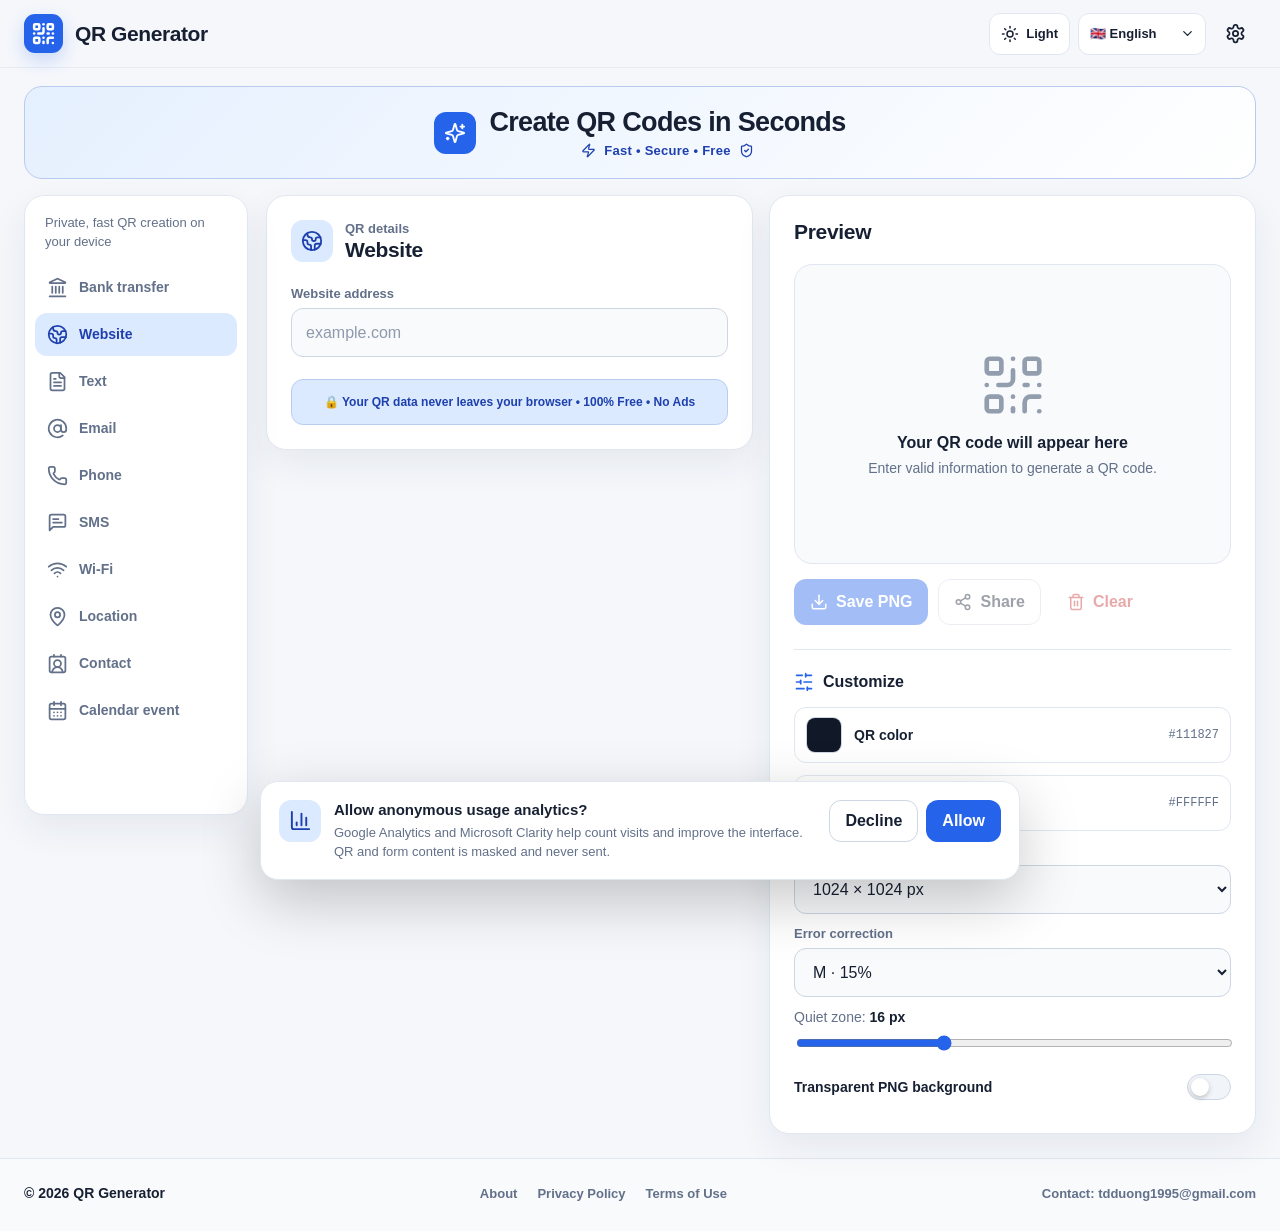
==== commit 6ea61211: "update" ====
--- a/index.html
+++ b/index.html
@@ -10,7 +10,7 @@
       content="Tạo mã QR riêng tư, miễn phí và xử lý hoàn toàn trên thiết bị."
     />
     <title>Tạo mã QR</title>
-    <script type="module" crossorigin src="./assets/index-DbJ3PQIy.js"></script>
+    <script type="module" crossorigin src="./assets/index-BgN4Rfdf.js"></script>
     <link rel="stylesheet" crossorigin href="./assets/index-DTyz6hAw.css">
   </head>
   <body>
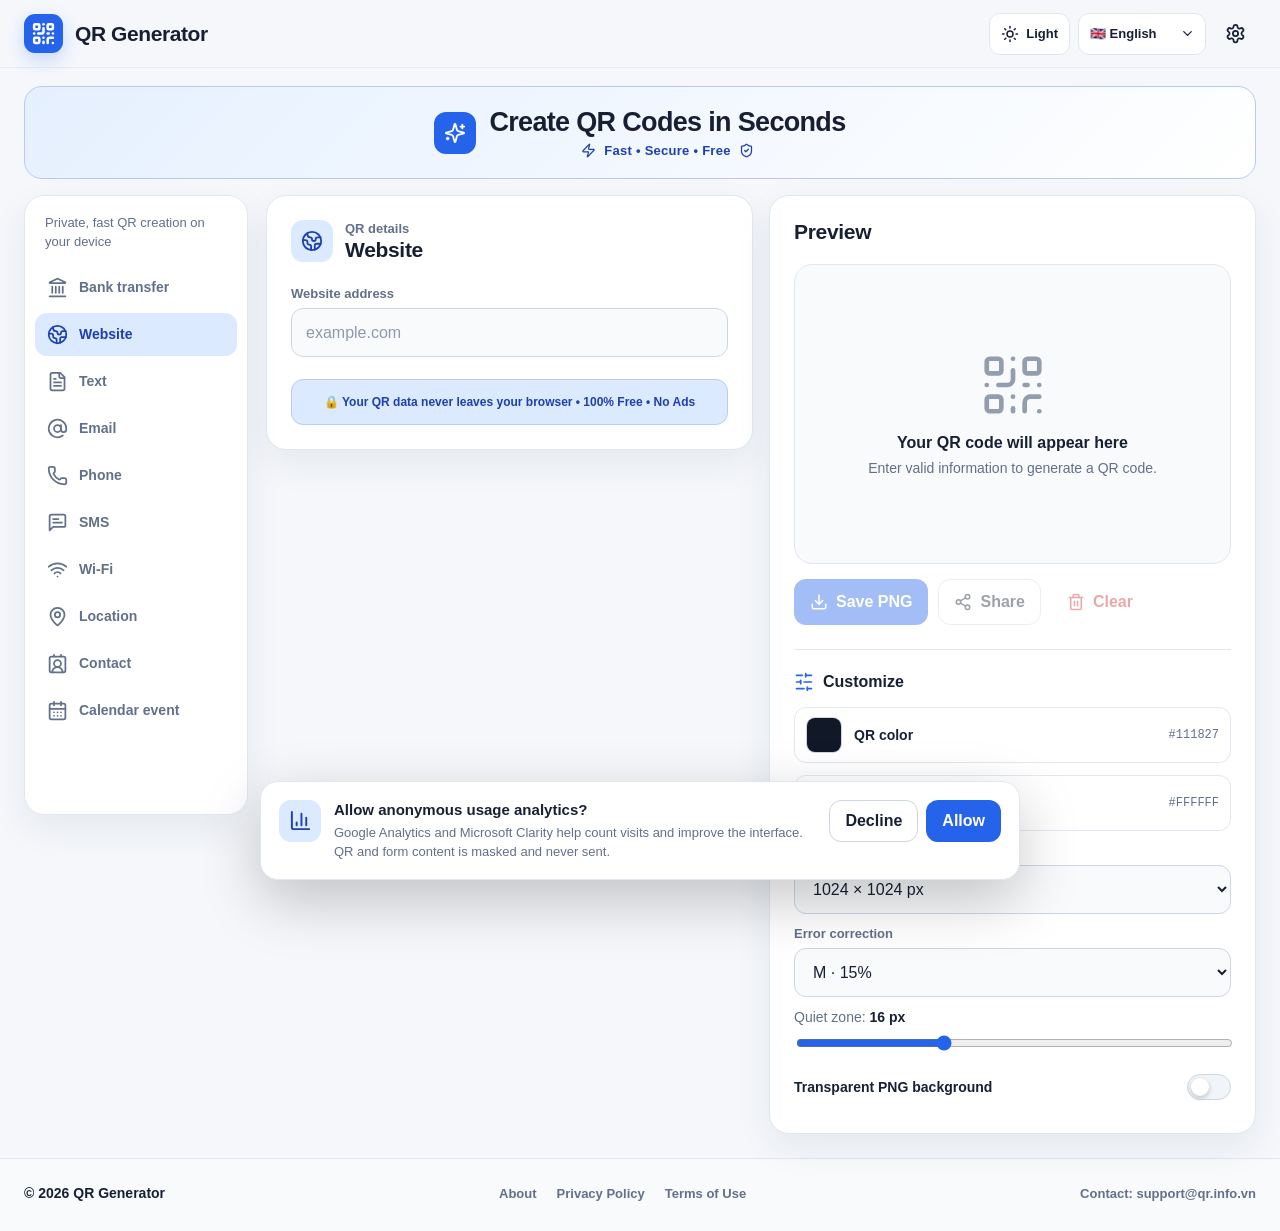
==== commit b7898b12: "üpdate" ====
--- a/index.html
+++ b/index.html
@@ -10,7 +10,7 @@
       content="Tạo mã QR riêng tư, miễn phí và xử lý hoàn toàn trên thiết bị."
     />
     <title>Tạo mã QR</title>
-    <script type="module" crossorigin src="./assets/index-BgN4Rfdf.js"></script>
+    <script type="module" crossorigin src="./assets/index-C3Ykato_.js"></script>
     <link rel="stylesheet" crossorigin href="./assets/index-DTyz6hAw.css">
   </head>
   <body>
